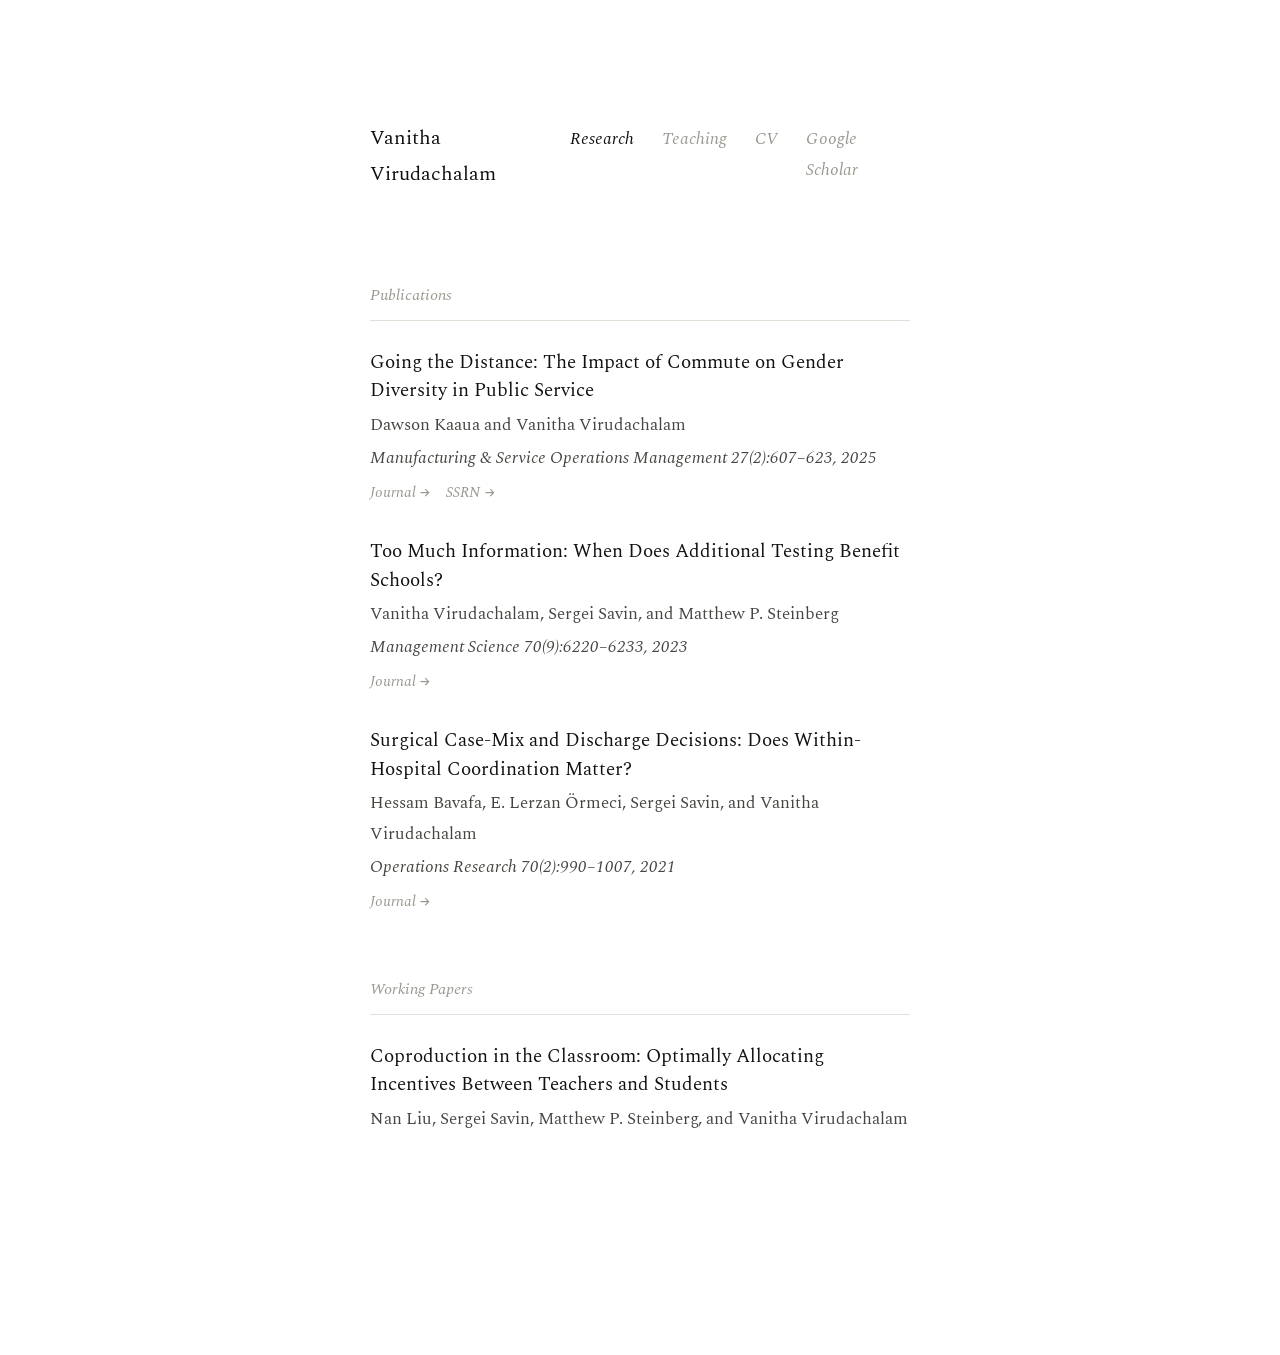
==== research.html @ 4581bca2 "Site creation Site creation" ====
<!DOCTYPE html>
<html lang="en">
<head>
  <meta charset="UTF-8" />
  <meta name="viewport" content="width=device-width, initial-scale=1.0" />
  <title>Research — Vanitha Virudachalam</title>
  <link rel="preconnect" href="https://fonts.googleapis.com" />
  <link rel="preconnect" href="https://fonts.gstatic.com" crossorigin />
  <link href="https://fonts.googleapis.com/css2?family=Spectral:ital,wght@0,400;0,600;1,400;1,600&display=swap" rel="stylesheet" />
  <link rel="stylesheet" href="styles.css" />
</head>
<body>
  <div class="wrap">

    <header class="site-header" id="site-header"></header>
    <script src="nav.js"></script>
    <script>buildHeader('research.html');</script>

    <div class="section">
      <div class="section-head">Publications</div>

      <div class="paper">
        <div class="paper-title">Going the Distance: The Impact of Commute on Gender Diversity in Public Service</div>
        <div class="paper-authors">Dawson Kaaua and Vanitha Virudachalam</div>
        <div class="paper-venue">Manufacturing &amp; Service Operations Management 27(2):607&ndash;623, 2025</div>
        <div class="paper-links">
          <a href="https://pubsonline.informs.org/doi/abs/10.1287/msom.2024.0927">Journal &rarr;</a>
          <a href="https://papers.ssrn.com/sol3/papers.cfm?abstract_id=4330863">SSRN &rarr;</a>
        </div>
      </div>

      <div class="paper">
        <div class="paper-title">Too Much Information: When Does Additional Testing Benefit Schools?</div>
        <div class="paper-authors">Vanitha Virudachalam, Sergei Savin, and Matthew P. Steinberg</div>
        <div class="paper-venue">Management Science 70(9):6220&ndash;6233, 2023</div>
        <div class="paper-links">
          <a href="https://pubsonline.informs.org/doi/abs/10.1287/mnsc.2020.01547">Journal &rarr;</a>
        </div>
      </div>

      <div class="paper">
        <div class="paper-title">Surgical Case-Mix and Discharge Decisions: Does Within-Hospital Coordination Matter?</div>
        <div class="paper-authors">Hessam Bavafa, E. Lerzan &Ouml;rmeci, Sergei Savin, and Vanitha Virudachalam</div>
        <div class="paper-venue">Operations Research 70(2):990&ndash;1007, 2021</div>
        <div class="paper-links">
          <a href="https://pubsonline.informs.org/doi/abs/10.1287/opre.2021.2177">Journal &rarr;</a>
        </div>
      </div>
    </div>

    <div class="section">
      <div class="section-head">Working Papers</div>

      <div class="paper">
        <div class="paper-title">Coproduction in the Classroom: Optimally Allocating Incentives Between Teachers and Students</div>
        <div class="paper-authors">Nan Liu, Sergei Savin, Matthew P. Steinberg, and Vanitha Virudachalam</div>
      </div>
    </div>

  </div>
</body>
</html>
---- styles.css ----
/* ── RESET ── */
*, *::before, *::after { box-sizing: border-box; margin: 0; padding: 0; }

/* ── VARIABLES ── */
:root {
  --ink: #111110;
  --ink-mid: #444440;
  --ink-light: #999990;
  --rule: #e0dfd8;
  --serif: 'Spectral', Georgia, serif;
}

/* ── BASE ── */
html { font-size: 20px; }

body {
  background: #fff;
  color: var(--ink);
  font-family: var(--serif);
  line-height: 1.8;
  padding: 0 1.5rem;
}

.wrap {
  max-width: 540px;
  margin: 0 auto;
  padding: 6rem 0 8rem;
}

/* ── HOME: IDENTITY ── */
.identity {
  display: flex;
  align-items: flex-start;
  gap: 1.6rem;
  margin-bottom: 1.6rem;
}

.photo {
  width: 108px;
  height: 108px;
  flex-shrink: 0;
  overflow: hidden;
}

.photo img {
  width: 100%;
  height: 100%;
  object-fit: cover;
  display: block;
}

h1 {
  font-family: var(--serif);
  font-size: 1.45rem;
  font-weight: 400;
  color: var(--ink);
  line-height: 1.2;
  margin-bottom: 0.35rem;
}

.under-name {
  font-size: 0.75rem;
  color: var(--ink-light);
}

.under-name a {
  color: var(--ink-light);
  text-decoration: none;
}

.under-name a:hover { color: var(--ink); }

/* ── HOME: BIO ── */
.bio p {
  font-size: 0.95rem;
  color: var(--ink-mid);
  text-align: justify;
  hyphens: auto;
}

.bio p + p { margin-top: 0.9em; }

.bio a {
  color: var(--ink);
  text-decoration: underline;
  text-underline-offset: 3px;
  text-decoration-color: var(--rule);
}

.bio a:hover { text-decoration-color: var(--ink); }

/* ── SUBPAGE: HEADER ── */
.site-header {
  display: flex;
  justify-content: space-between;
  align-items: baseline;
  margin-bottom: 3rem;
}

.site-header .name {
  font-family: var(--serif);
  font-size: 1rem;
  font-weight: 400;
  color: var(--ink);
  text-decoration: none;
}

.site-header .name:hover { color: var(--ink-mid); }

/* ── NAV ── */
nav {
  display: flex;
  gap: 1.4rem;
  align-items: baseline;
  margin-bottom: 1.8rem;
}

nav a {
  font-family: var(--serif);
  font-size: 0.85rem;
  font-style: italic;
  color: var(--ink-light);
  text-decoration: none;
}

nav a:hover { color: var(--ink); }
nav a.current { color: var(--ink); }

/* ── RESEARCH: SECTIONS ── */
.section { margin-bottom: 3rem; }

.section-head {
  font-size: 0.8rem;
  font-weight: 400;
  font-style: italic;
  color: var(--ink-light);
  margin-bottom: 1.4rem;
  padding-bottom: 0.5rem;
  border-bottom: 0.5px solid var(--rule);
}

/* ── RESEARCH: PAPERS ── */
.paper { margin-bottom: 1.6rem; }

.paper-title {
  font-size: 0.95rem;
  color: var(--ink);
  line-height: 1.5;
}

.paper-authors {
  font-size: 0.85rem;
  color: var(--ink-mid);
  margin-top: 0.2rem;
}

.paper-venue {
  font-size: 0.85rem;
  font-style: italic;
  color: var(--ink-mid);
  margin-top: 0.1rem;
}

.paper-links {
  margin-top: 0.3rem;
  display: flex;
  gap: 0.8rem;
}

.paper-links a {
  font-size: 0.75rem;
  font-style: italic;
  color: var(--ink-light);
  text-decoration: none;
}

.paper-links a:hover { color: var(--ink); }

/* ── TEACHING: COURSES ── */
.course {
  margin-bottom: 2rem;
  padding-bottom: 2rem;
  border-bottom: 0.5px solid var(--rule);
}

.course:last-of-type { border-bottom: none; }

.course-title {
  font-size: 0.95rem;
  color: var(--ink);
  line-height: 1.5;
}

.course-meta {
  font-size: 0.85rem;
  font-style: italic;
  color: var(--ink-mid);
  margin-top: 0.15rem;
}

.course-links {
  margin-top: 0.3rem;
  display: flex;
  gap: 0.8rem;
}

.course-links a {
  font-size: 0.75rem;
  font-style: italic;
  color: var(--ink-light);
  text-decoration: none;
}

.course-links a:hover { color: var(--ink); }

.course-desc {
  font-size: 0.9rem;
  color: var(--ink-mid);
  margin-top: 0.6rem;
  line-height: 1.7;
}

.course-desc a {
  color: var(--ink);
  text-decoration: underline;
  text-underline-offset: 3px;
  text-decoration-color: var(--rule);
}

.course-desc a:hover { text-decoration-color: var(--ink); }

.letter-note {
  font-size: 0.9rem;
  color: var(--ink-mid);
  margin-top: 1rem;
  line-height: 1.7;
}

.letter-note a {
  color: var(--ink);
  text-decoration: underline;
  text-underline-offset: 3px;
  text-decoration-color: var(--rule);
}

.letter-note a:hover { text-decoration-color: var(--ink); }

/* ── LETTERS: CONTENT ── */
.content p {
  font-size: 0.95rem;
  color: var(--ink-mid);
  text-align: justify;
  hyphens: auto;
}

.content p + p { margin-top: 1em; }

.subsection {
  font-style: italic;
  color: var(--ink);
  margin-top: 2rem !important;
}

ol {
  margin: 1em 0 1em 1.4rem;
}

ol li {
  font-size: 0.95rem;
  color: var(--ink-mid);
  margin-bottom: 0.4em;
  padding-left: 0.3rem;
}

/* ── RESPONSIVE ── */
@media (max-width: 480px) {
  html { font-size: 18px; }
  .wrap { padding: 3.5rem 0 5rem; }
  .photo { width: 84px; height: 84px; }
  .bio p, .content p { text-align: left; hyphens: none; }
  .site-header { flex-direction: column; gap: 0.8rem; }
  nav { justify-content: flex-start; margin-bottom: 1.2rem; }
}
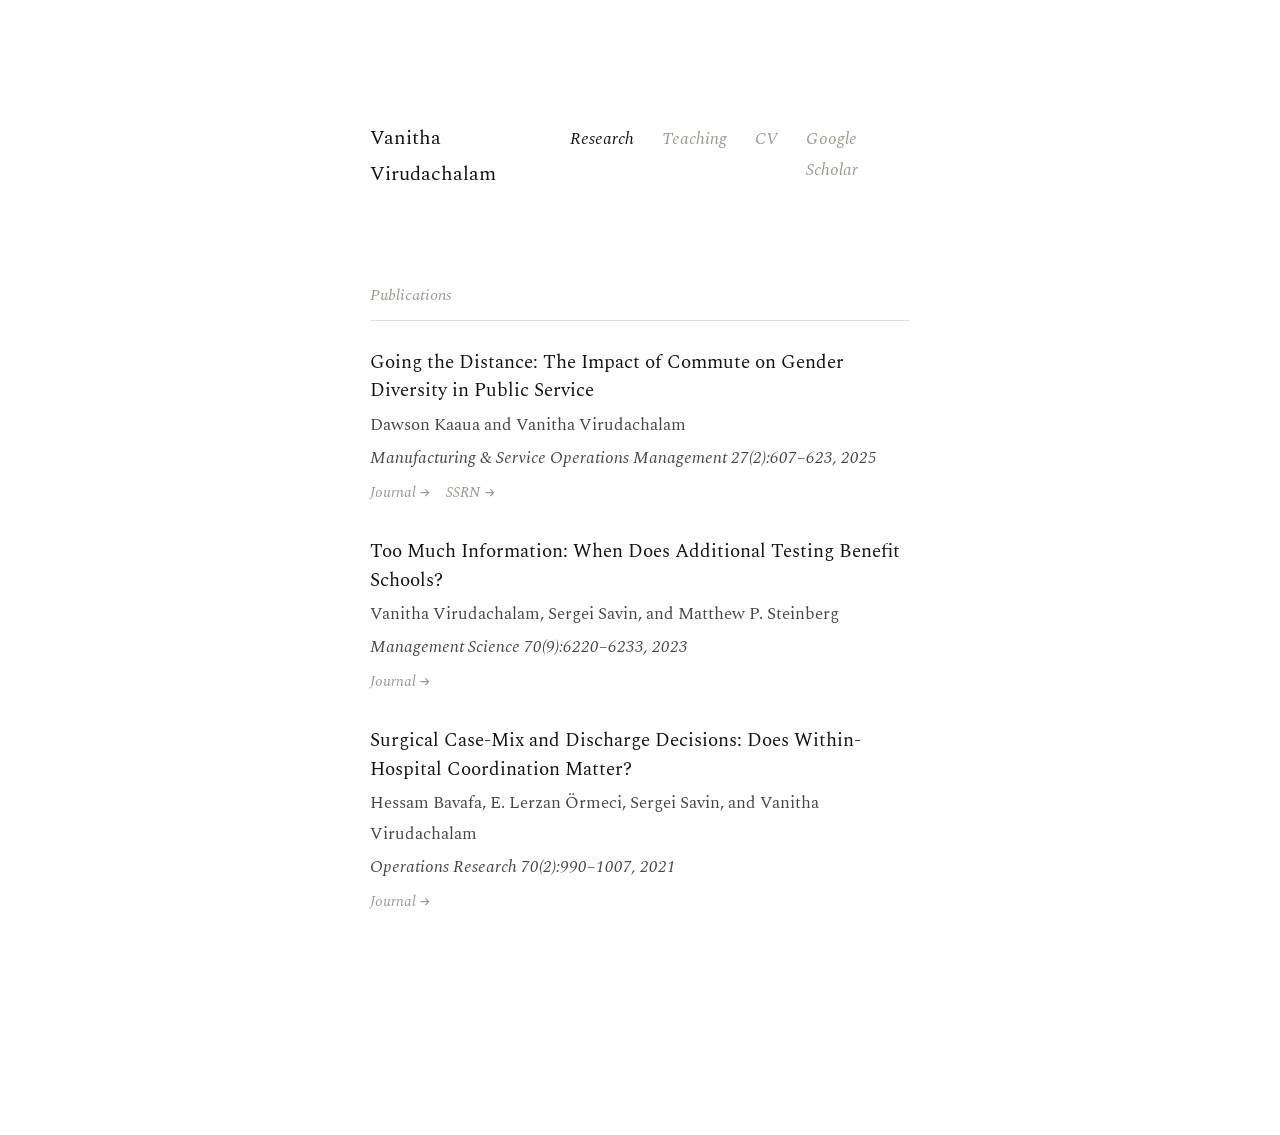
==== commit bba398a8: "Update research.html" ====
--- a/research.html
+++ b/research.html
@@ -48,14 +48,14 @@
       </div>
     </div>
 
-    <div class="section">
+    <!-- <div class="section">
       <div class="section-head">Working Papers</div>
 
       <div class="paper">
         <div class="paper-title">Coproduction in the Classroom: Optimally Allocating Incentives Between Teachers and Students</div>
         <div class="paper-authors">Nan Liu, Sergei Savin, Matthew P. Steinberg, and Vanitha Virudachalam</div>
       </div>
-    </div>
+    </div> -->
 
   </div>
 </body>
